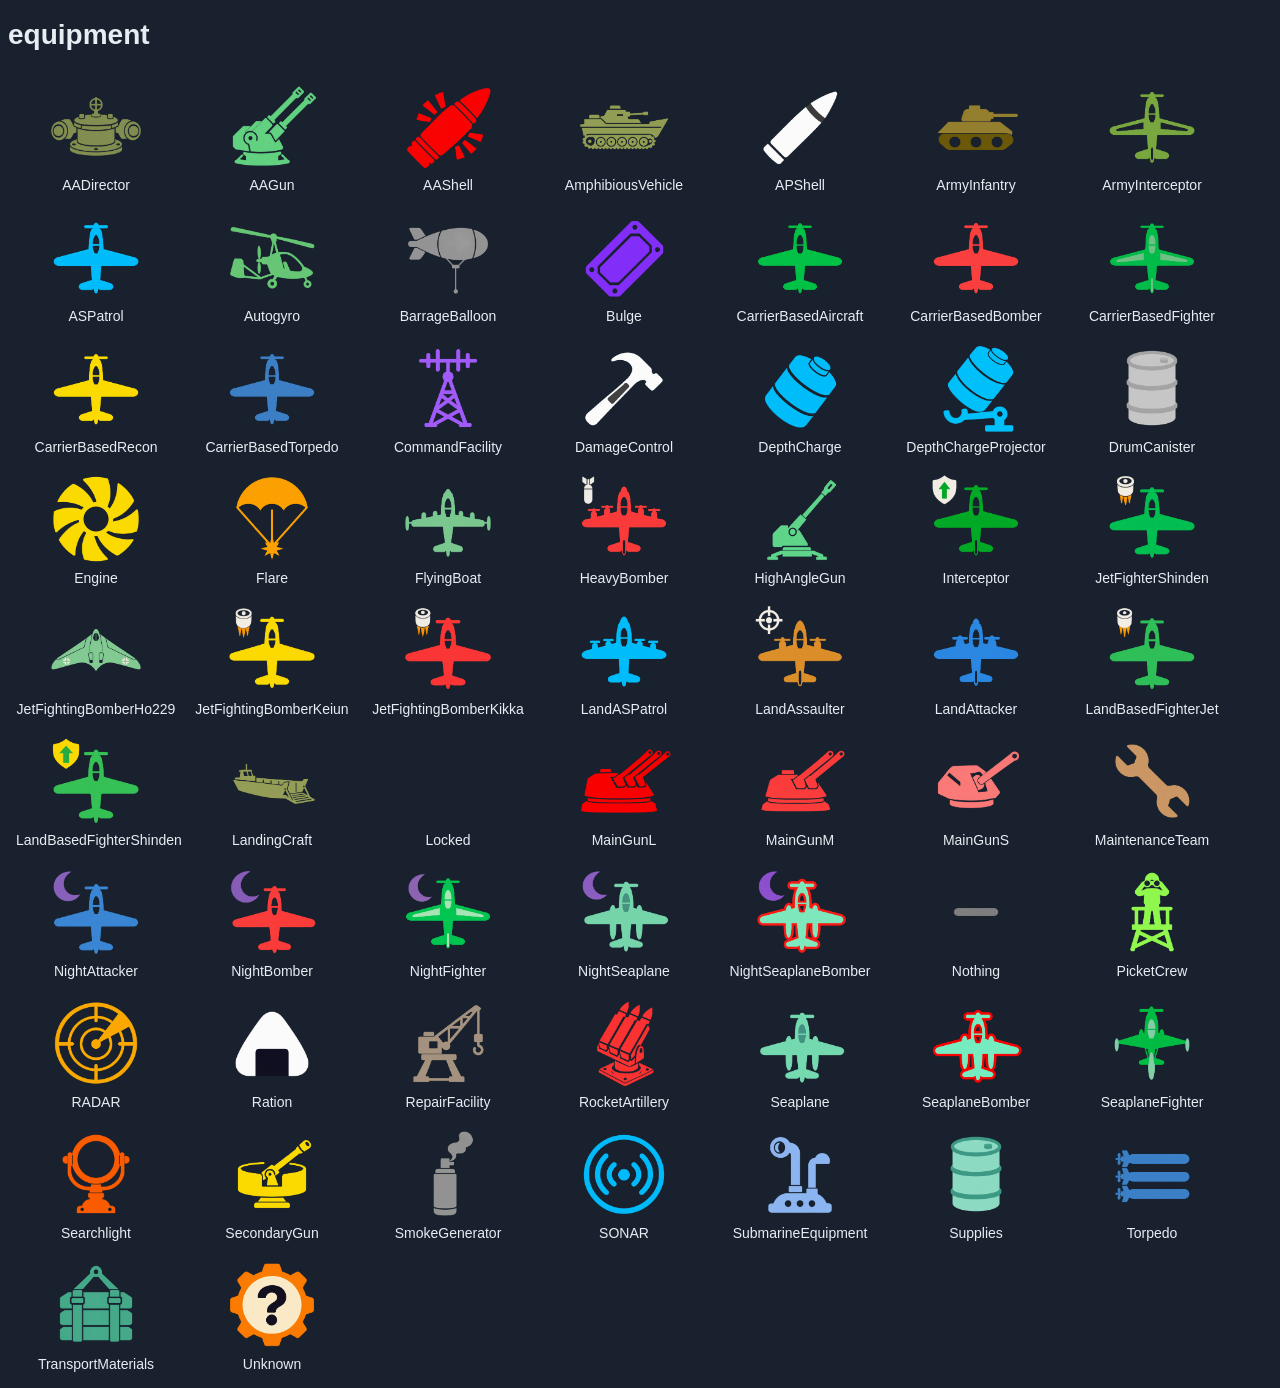
==== icons/equipment/preview.html @ 7bca2484 "feat: 端末固有情報を除いた公開リソース一式を登録" ====
<!doctype html><html lang="ja"><meta charset="utf-8"><title>equipment</title><style>body{background:#18212d;color:#e8edf4;font:14px sans-serif}main{display:flex;flex-wrap:wrap}figure{width:160px;text-align:center;margin:8px}img{object-fit:contain}</style><h1>equipment</h1><main><figure><img src="AADirector.png" width="96" height="96" loading="lazy"><figcaption>AADirector</figcaption></figure><figure><img src="AAGun.png" width="96" height="96" loading="lazy"><figcaption>AAGun</figcaption></figure><figure><img src="AAShell.png" width="96" height="96" loading="lazy"><figcaption>AAShell</figcaption></figure><figure><img src="AmphibiousVehicle.png" width="96" height="96" loading="lazy"><figcaption>AmphibiousVehicle</figcaption></figure><figure><img src="APShell.png" width="96" height="96" loading="lazy"><figcaption>APShell</figcaption></figure><figure><img src="ArmyInfantry.png" width="96" height="96" loading="lazy"><figcaption>ArmyInfantry</figcaption></figure><figure><img src="ArmyInterceptor.png" width="96" height="96" loading="lazy"><figcaption>ArmyInterceptor</figcaption></figure><figure><img src="ASPatrol.png" width="96" height="96" loading="lazy"><figcaption>ASPatrol</figcaption></figure><figure><img src="Autogyro.png" width="96" height="96" loading="lazy"><figcaption>Autogyro</figcaption></figure><figure><img src="BarrageBalloon.png" width="96" height="96" loading="lazy"><figcaption>BarrageBalloon</figcaption></figure><figure><img src="Bulge.png" width="96" height="96" loading="lazy"><figcaption>Bulge</figcaption></figure><figure><img src="CarrierBasedAircraft.png" width="96" height="96" loading="lazy"><figcaption>CarrierBasedAircraft</figcaption></figure><figure><img src="CarrierBasedBomber.png" width="96" height="96" loading="lazy"><figcaption>CarrierBasedBomber</figcaption></figure><figure><img src="CarrierBasedFighter.png" width="96" height="96" loading="lazy"><figcaption>CarrierBasedFighter</figcaption></figure><figure><img src="CarrierBasedRecon.png" width="96" height="96" loading="lazy"><figcaption>CarrierBasedRecon</figcaption></figure><figure><img src="CarrierBasedTorpedo.png" width="96" height="96" loading="lazy"><figcaption>CarrierBasedTorpedo</figcaption></figure><figure><img src="CommandFacility.png" width="96" height="96" loading="lazy"><figcaption>CommandFacility</figcaption></figure><figure><img src="DamageControl.png" width="96" height="96" loading="lazy"><figcaption>DamageControl</figcaption></figure><figure><img src="DepthCharge.png" width="96" height="96" loading="lazy"><figcaption>DepthCharge</figcaption></figure><figure><img src="DepthChargeProjector.png" width="96" height="96" loading="lazy"><figcaption>DepthChargeProjector</figcaption></figure><figure><img src="DrumCanister.png" width="96" height="96" loading="lazy"><figcaption>DrumCanister</figcaption></figure><figure><img src="Engine.png" width="96" height="96" loading="lazy"><figcaption>Engine</figcaption></figure><figure><img src="Flare.png" width="96" height="96" loading="lazy"><figcaption>Flare</figcaption></figure><figure><img src="FlyingBoat.png" width="96" height="96" loading="lazy"><figcaption>FlyingBoat</figcaption></figure><figure><img src="HeavyBomber.png" width="96" height="96" loading="lazy"><figcaption>HeavyBomber</figcaption></figure><figure><img src="HighAngleGun.png" width="96" height="96" loading="lazy"><figcaption>HighAngleGun</figcaption></figure><figure><img src="Interceptor.png" width="96" height="96" loading="lazy"><figcaption>Interceptor</figcaption></figure><figure><img src="JetFighterShinden.png" width="96" height="96" loading="lazy"><figcaption>JetFighterShinden</figcaption></figure><figure><img src="JetFightingBomberHo229.png" width="96" height="96" loading="lazy"><figcaption>JetFightingBomberHo229</figcaption></figure><figure><img src="JetFightingBomberKeiun.png" width="96" height="96" loading="lazy"><figcaption>JetFightingBomberKeiun</figcaption></figure><figure><img src="JetFightingBomberKikka.png" width="96" height="96" loading="lazy"><figcaption>JetFightingBomberKikka</figcaption></figure><figure><img src="LandASPatrol.png" width="96" height="96" loading="lazy"><figcaption>LandASPatrol</figcaption></figure><figure><img src="LandAssaulter.png" width="96" height="96" loading="lazy"><figcaption>LandAssaulter</figcaption></figure><figure><img src="LandAttacker.png" width="96" height="96" loading="lazy"><figcaption>LandAttacker</figcaption></figure><figure><img src="LandBasedFighterJet.png" width="96" height="96" loading="lazy"><figcaption>LandBasedFighterJet</figcaption></figure><figure><img src="LandBasedFighterShinden.png" width="96" height="96" loading="lazy"><figcaption>LandBasedFighterShinden</figcaption></figure><figure><img src="LandingCraft.png" width="96" height="96" loading="lazy"><figcaption>LandingCraft</figcaption></figure><figure><img src="Locked.png" width="96" height="96" loading="lazy"><figcaption>Locked</figcaption></figure><figure><img src="MainGunL.png" width="96" height="96" loading="lazy"><figcaption>MainGunL</figcaption></figure><figure><img src="MainGunM.png" width="96" height="96" loading="lazy"><figcaption>MainGunM</figcaption></figure><figure><img src="MainGunS.png" width="96" height="96" loading="lazy"><figcaption>MainGunS</figcaption></figure><figure><img src="MaintenanceTeam.png" width="96" height="96" loading="lazy"><figcaption>MaintenanceTeam</figcaption></figure><figure><img src="NightAttacker.png" width="96" height="96" loading="lazy"><figcaption>NightAttacker</figcaption></figure><figure><img src="NightBomber.png" width="96" height="96" loading="lazy"><figcaption>NightBomber</figcaption></figure><figure><img src="NightFighter.png" width="96" height="96" loading="lazy"><figcaption>NightFighter</figcaption></figure><figure><img src="NightSeaplane.png" width="96" height="96" loading="lazy"><figcaption>NightSeaplane</figcaption></figure><figure><img src="NightSeaplaneBomber.png" width="96" height="96" loading="lazy"><figcaption>NightSeaplaneBomber</figcaption></figure><figure><img src="Nothing.png" width="96" height="96" loading="lazy"><figcaption>Nothing</figcaption></figure><figure><img src="PicketCrew.png" width="96" height="96" loading="lazy"><figcaption>PicketCrew</figcaption></figure><figure><img src="RADAR.png" width="96" height="96" loading="lazy"><figcaption>RADAR</figcaption></figure><figure><img src="Ration.png" width="96" height="96" loading="lazy"><figcaption>Ration</figcaption></figure><figure><img src="RepairFacility.png" width="96" height="96" loading="lazy"><figcaption>RepairFacility</figcaption></figure><figure><img src="RocketArtillery.png" width="96" height="96" loading="lazy"><figcaption>RocketArtillery</figcaption></figure><figure><img src="Seaplane.png" width="96" height="96" loading="lazy"><figcaption>Seaplane</figcaption></figure><figure><img src="SeaplaneBomber.png" width="96" height="96" loading="lazy"><figcaption>SeaplaneBomber</figcaption></figure><figure><img src="SeaplaneFighter.png" width="96" height="96" loading="lazy"><figcaption>SeaplaneFighter</figcaption></figure><figure><img src="Searchlight.png" width="96" height="96" loading="lazy"><figcaption>Searchlight</figcaption></figure><figure><img src="SecondaryGun.png" width="96" height="96" loading="lazy"><figcaption>SecondaryGun</figcaption></figure><figure><img src="SmokeGenerator.png" width="96" height="96" loading="lazy"><figcaption>SmokeGenerator</figcaption></figure><figure><img src="SONAR.png" width="96" height="96" loading="lazy"><figcaption>SONAR</figcaption></figure><figure><img src="SubmarineEquipment.png" width="96" height="96" loading="lazy"><figcaption>SubmarineEquipment</figcaption></figure><figure><img src="Supplies.png" width="96" height="96" loading="lazy"><figcaption>Supplies</figcaption></figure><figure><img src="Torpedo.png" width="96" height="96" loading="lazy"><figcaption>Torpedo</figcaption></figure><figure><img src="TransportMaterials.png" width="96" height="96" loading="lazy"><figcaption>TransportMaterials</figcaption></figure><figure><img src="Unknown.png" width="96" height="96" loading="lazy"><figcaption>Unknown</figcaption></figure></main></html>
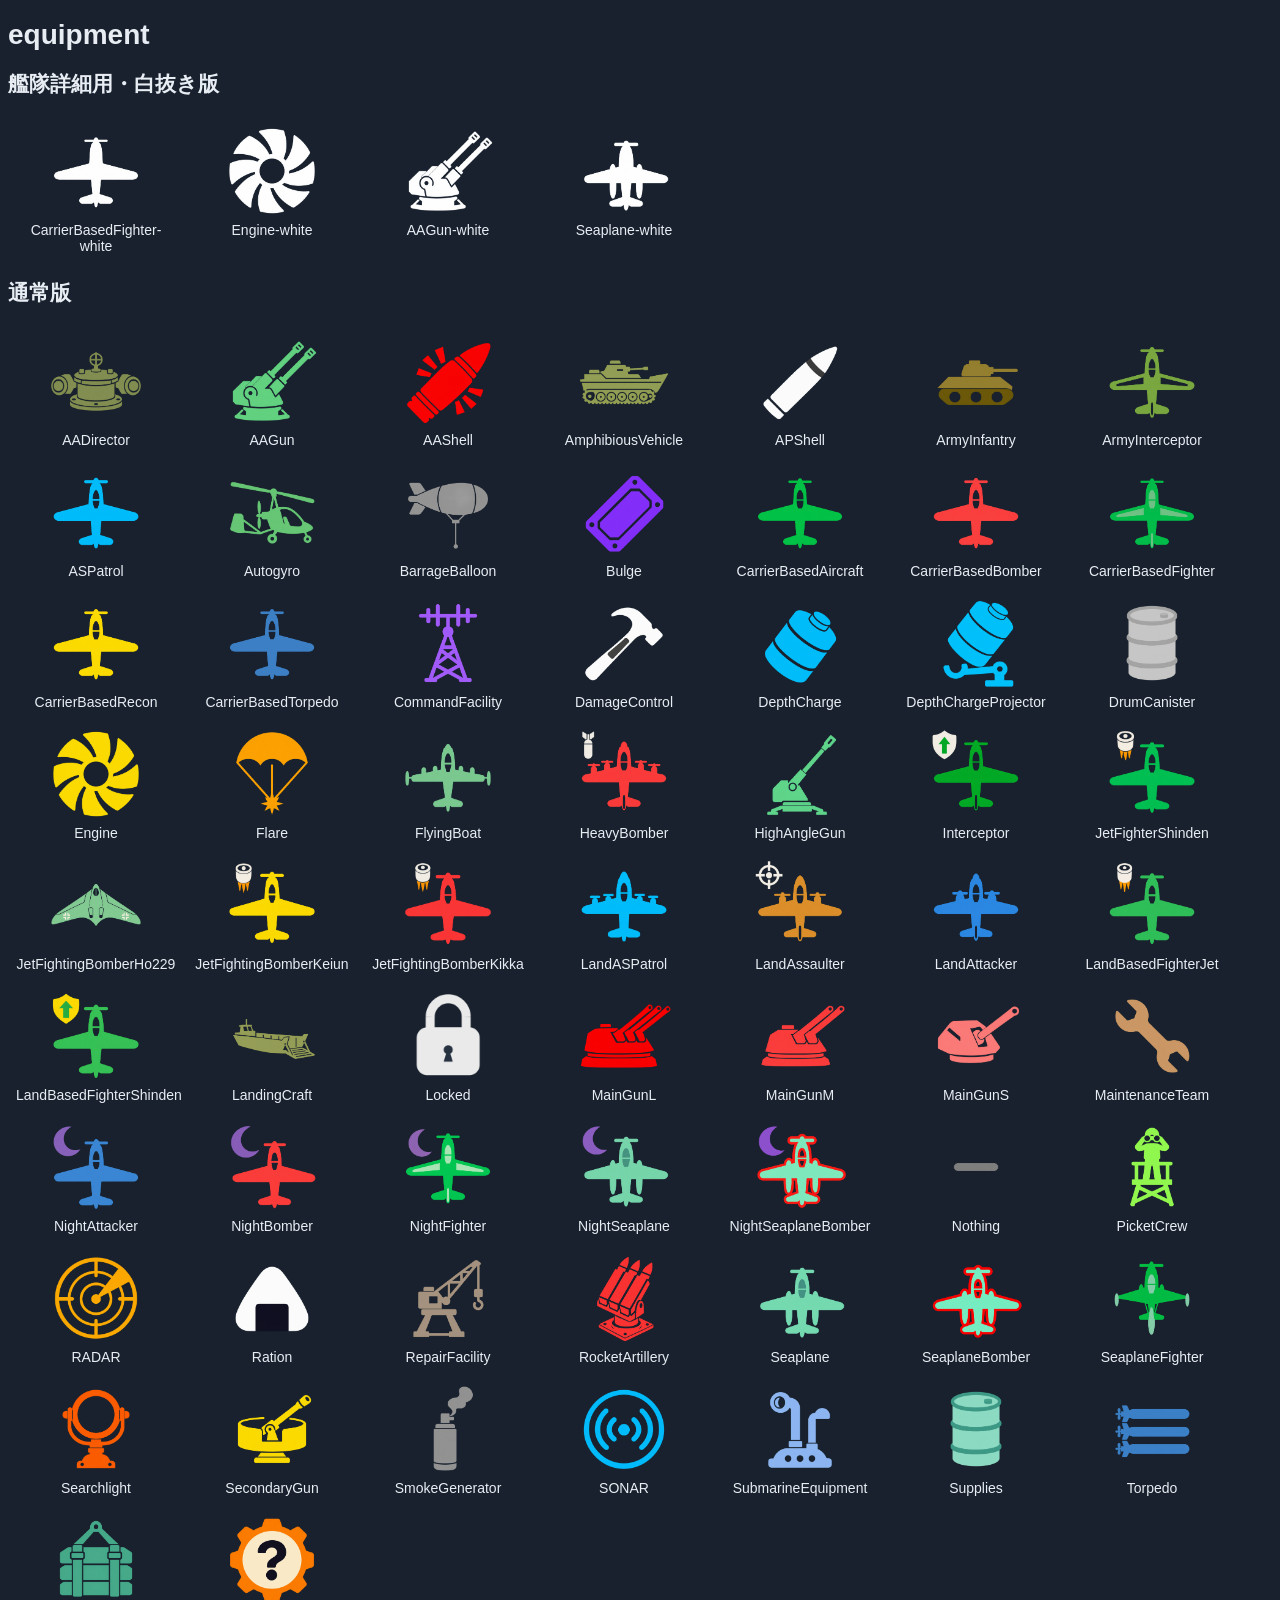
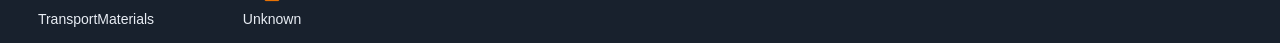
==== commit 889ddfce: "feat: 艦隊ステータス向けの装備アイコン白抜き版を追加 艦戦・機関・機銃・水上機の白抜きPNG4点と制作記録・プレビューを保存する。" ====
--- a/icons/equipment/preview.html
+++ b/icons/equipment/preview.html
@@ -1 +1 @@
-<!doctype html><html lang="ja"><meta charset="utf-8"><title>equipment</title><style>body{background:#18212d;color:#e8edf4;font:14px sans-serif}main{display:flex;flex-wrap:wrap}figure{width:160px;text-align:center;margin:8px}img{object-fit:contain}</style><h1>equipment</h1><main><figure><img src="AADirector.png" width="96" height="96" loading="lazy"><figcaption>AADirector</figcaption></figure><figure><img src="AAGun.png" width="96" height="96" loading="lazy"><figcaption>AAGun</figcaption></figure><figure><img src="AAShell.png" width="96" height="96" loading="lazy"><figcaption>AAShell</figcaption></figure><figure><img src="AmphibiousVehicle.png" width="96" height="96" loading="lazy"><figcaption>AmphibiousVehicle</figcaption></figure><figure><img src="APShell.png" width="96" height="96" loading="lazy"><figcaption>APShell</figcaption></figure><figure><img src="ArmyInfantry.png" width="96" height="96" loading="lazy"><figcaption>ArmyInfantry</figcaption></figure><figure><img src="ArmyInterceptor.png" width="96" height="96" loading="lazy"><figcaption>ArmyInterceptor</figcaption></figure><figure><img src="ASPatrol.png" width="96" height="96" loading="lazy"><figcaption>ASPatrol</figcaption></figure><figure><img src="Autogyro.png" width="96" height="96" loading="lazy"><figcaption>Autogyro</figcaption></figure><figure><img src="BarrageBalloon.png" width="96" height="96" loading="lazy"><figcaption>BarrageBalloon</figcaption></figure><figure><img src="Bulge.png" width="96" height="96" loading="lazy"><figcaption>Bulge</figcaption></figure><figure><img src="CarrierBasedAircraft.png" width="96" height="96" loading="lazy"><figcaption>CarrierBasedAircraft</figcaption></figure><figure><img src="CarrierBasedBomber.png" width="96" height="96" loading="lazy"><figcaption>CarrierBasedBomber</figcaption></figure><figure><img src="CarrierBasedFighter.png" width="96" height="96" loading="lazy"><figcaption>CarrierBasedFighter</figcaption></figure><figure><img src="CarrierBasedRecon.png" width="96" height="96" loading="lazy"><figcaption>CarrierBasedRecon</figcaption></figure><figure><img src="CarrierBasedTorpedo.png" width="96" height="96" loading="lazy"><figcaption>CarrierBasedTorpedo</figcaption></figure><figure><img src="CommandFacility.png" width="96" height="96" loading="lazy"><figcaption>CommandFacility</figcaption></figure><figure><img src="DamageControl.png" width="96" height="96" loading="lazy"><figcaption>DamageControl</figcaption></figure><figure><img src="DepthCharge.png" width="96" height="96" loading="lazy"><figcaption>DepthCharge</figcaption></figure><figure><img src="DepthChargeProjector.png" width="96" height="96" loading="lazy"><figcaption>DepthChargeProjector</figcaption></figure><figure><img src="DrumCanister.png" width="96" height="96" loading="lazy"><figcaption>DrumCanister</figcaption></figure><figure><img src="Engine.png" width="96" height="96" loading="lazy"><figcaption>Engine</figcaption></figure><figure><img src="Flare.png" width="96" height="96" loading="lazy"><figcaption>Flare</figcaption></figure><figure><img src="FlyingBoat.png" width="96" height="96" loading="lazy"><figcaption>FlyingBoat</figcaption></figure><figure><img src="HeavyBomber.png" width="96" height="96" loading="lazy"><figcaption>HeavyBomber</figcaption></figure><figure><img src="HighAngleGun.png" width="96" height="96" loading="lazy"><figcaption>HighAngleGun</figcaption></figure><figure><img src="Interceptor.png" width="96" height="96" loading="lazy"><figcaption>Interceptor</figcaption></figure><figure><img src="JetFighterShinden.png" width="96" height="96" loading="lazy"><figcaption>JetFighterShinden</figcaption></figure><figure><img src="JetFightingBomberHo229.png" width="96" height="96" loading="lazy"><figcaption>JetFightingBomberHo229</figcaption></figure><figure><img src="JetFightingBomberKeiun.png" width="96" height="96" loading="lazy"><figcaption>JetFightingBomberKeiun</figcaption></figure><figure><img src="JetFightingBomberKikka.png" width="96" height="96" loading="lazy"><figcaption>JetFightingBomberKikka</figcaption></figure><figure><img src="LandASPatrol.png" width="96" height="96" loading="lazy"><figcaption>LandASPatrol</figcaption></figure><figure><img src="LandAssaulter.png" width="96" height="96" loading="lazy"><figcaption>LandAssaulter</figcaption></figure><figure><img src="LandAttacker.png" width="96" height="96" loading="lazy"><figcaption>LandAttacker</figcaption></figure><figure><img src="LandBasedFighterJet.png" width="96" height="96" loading="lazy"><figcaption>LandBasedFighterJet</figcaption></figure><figure><img src="LandBasedFighterShinden.png" width="96" height="96" loading="lazy"><figcaption>LandBasedFighterShinden</figcaption></figure><figure><img src="LandingCraft.png" width="96" height="96" loading="lazy"><figcaption>LandingCraft</figcaption></figure><figure><img src="Locked.png" width="96" height="96" loading="lazy"><figcaption>Locked</figcaption></figure><figure><img src="MainGunL.png" width="96" height="96" loading="lazy"><figcaption>MainGunL</figcaption></figure><figure><img src="MainGunM.png" width="96" height="96" loading="lazy"><figcaption>MainGunM</figcaption></figure><figure><img src="MainGunS.png" width="96" height="96" loading="lazy"><figcaption>MainGunS</figcaption></figure><figure><img src="MaintenanceTeam.png" width="96" height="96" loading="lazy"><figcaption>MaintenanceTeam</figcaption></figure><figure><img src="NightAttacker.png" width="96" height="96" loading="lazy"><figcaption>NightAttacker</figcaption></figure><figure><img src="NightBomber.png" width="96" height="96" loading="lazy"><figcaption>NightBomber</figcaption></figure><figure><img src="NightFighter.png" width="96" height="96" loading="lazy"><figcaption>NightFighter</figcaption></figure><figure><img src="NightSeaplane.png" width="96" height="96" loading="lazy"><figcaption>NightSeaplane</figcaption></figure><figure><img src="NightSeaplaneBomber.png" width="96" height="96" loading="lazy"><figcaption>NightSeaplaneBomber</figcaption></figure><figure><img src="Nothing.png" width="96" height="96" loading="lazy"><figcaption>Nothing</figcaption></figure><figure><img src="PicketCrew.png" width="96" height="96" loading="lazy"><figcaption>PicketCrew</figcaption></figure><figure><img src="RADAR.png" width="96" height="96" loading="lazy"><figcaption>RADAR</figcaption></figure><figure><img src="Ration.png" width="96" height="96" loading="lazy"><figcaption>Ration</figcaption></figure><figure><img src="RepairFacility.png" width="96" height="96" loading="lazy"><figcaption>RepairFacility</figcaption></figure><figure><img src="RocketArtillery.png" width="96" height="96" loading="lazy"><figcaption>RocketArtillery</figcaption></figure><figure><img src="Seaplane.png" width="96" height="96" loading="lazy"><figcaption>Seaplane</figcaption></figure><figure><img src="SeaplaneBomber.png" width="96" height="96" loading="lazy"><figcaption>SeaplaneBomber</figcaption></figure><figure><img src="SeaplaneFighter.png" width="96" height="96" loading="lazy"><figcaption>SeaplaneFighter</figcaption></figure><figure><img src="Searchlight.png" width="96" height="96" loading="lazy"><figcaption>Searchlight</figcaption></figure><figure><img src="SecondaryGun.png" width="96" height="96" loading="lazy"><figcaption>SecondaryGun</figcaption></figure><figure><img src="SmokeGenerator.png" width="96" height="96" loading="lazy"><figcaption>SmokeGenerator</figcaption></figure><figure><img src="SONAR.png" width="96" height="96" loading="lazy"><figcaption>SONAR</figcaption></figure><figure><img src="SubmarineEquipment.png" width="96" height="96" loading="lazy"><figcaption>SubmarineEquipment</figcaption></figure><figure><img src="Supplies.png" width="96" height="96" loading="lazy"><figcaption>Supplies</figcaption></figure><figure><img src="Torpedo.png" width="96" height="96" loading="lazy"><figcaption>Torpedo</figcaption></figure><figure><img src="TransportMaterials.png" width="96" height="96" loading="lazy"><figcaption>TransportMaterials</figcaption></figure><figure><img src="Unknown.png" width="96" height="96" loading="lazy"><figcaption>Unknown</figcaption></figure></main></html>+<!doctype html><html lang="ja"><meta charset="utf-8"><title>equipment</title><style>body{background:#18212d;color:#e8edf4;font:14px sans-serif}main{display:flex;flex-wrap:wrap}figure{width:160px;text-align:center;margin:8px}img{object-fit:contain}</style><h1>equipment</h1><h2>艦隊詳細用・白抜き版</h2><main><figure><img src="CarrierBasedFighter-white.png" width="96" height="96" loading="lazy"><figcaption>CarrierBasedFighter-white</figcaption></figure><figure><img src="Engine-white.png" width="96" height="96" loading="lazy"><figcaption>Engine-white</figcaption></figure><figure><img src="AAGun-white.png" width="96" height="96" loading="lazy"><figcaption>AAGun-white</figcaption></figure><figure><img src="Seaplane-white.png" width="96" height="96" loading="lazy"><figcaption>Seaplane-white</figcaption></figure></main><h2>通常版</h2><main><figure><img src="AADirector.png" width="96" height="96" loading="lazy"><figcaption>AADirector</figcaption></figure><figure><img src="AAGun.png" width="96" height="96" loading="lazy"><figcaption>AAGun</figcaption></figure><figure><img src="AAShell.png" width="96" height="96" loading="lazy"><figcaption>AAShell</figcaption></figure><figure><img src="AmphibiousVehicle.png" width="96" height="96" loading="lazy"><figcaption>AmphibiousVehicle</figcaption></figure><figure><img src="APShell.png" width="96" height="96" loading="lazy"><figcaption>APShell</figcaption></figure><figure><img src="ArmyInfantry.png" width="96" height="96" loading="lazy"><figcaption>ArmyInfantry</figcaption></figure><figure><img src="ArmyInterceptor.png" width="96" height="96" loading="lazy"><figcaption>ArmyInterceptor</figcaption></figure><figure><img src="ASPatrol.png" width="96" height="96" loading="lazy"><figcaption>ASPatrol</figcaption></figure><figure><img src="Autogyro.png" width="96" height="96" loading="lazy"><figcaption>Autogyro</figcaption></figure><figure><img src="BarrageBalloon.png" width="96" height="96" loading="lazy"><figcaption>BarrageBalloon</figcaption></figure><figure><img src="Bulge.png" width="96" height="96" loading="lazy"><figcaption>Bulge</figcaption></figure><figure><img src="CarrierBasedAircraft.png" width="96" height="96" loading="lazy"><figcaption>CarrierBasedAircraft</figcaption></figure><figure><img src="CarrierBasedBomber.png" width="96" height="96" loading="lazy"><figcaption>CarrierBasedBomber</figcaption></figure><figure><img src="CarrierBasedFighter.png" width="96" height="96" loading="lazy"><figcaption>CarrierBasedFighter</figcaption></figure><figure><img src="CarrierBasedRecon.png" width="96" height="96" loading="lazy"><figcaption>CarrierBasedRecon</figcaption></figure><figure><img src="CarrierBasedTorpedo.png" width="96" height="96" loading="lazy"><figcaption>CarrierBasedTorpedo</figcaption></figure><figure><img src="CommandFacility.png" width="96" height="96" loading="lazy"><figcaption>CommandFacility</figcaption></figure><figure><img src="DamageControl.png" width="96" height="96" loading="lazy"><figcaption>DamageControl</figcaption></figure><figure><img src="DepthCharge.png" width="96" height="96" loading="lazy"><figcaption>DepthCharge</figcaption></figure><figure><img src="DepthChargeProjector.png" width="96" height="96" loading="lazy"><figcaption>DepthChargeProjector</figcaption></figure><figure><img src="DrumCanister.png" width="96" height="96" loading="lazy"><figcaption>DrumCanister</figcaption></figure><figure><img src="Engine.png" width="96" height="96" loading="lazy"><figcaption>Engine</figcaption></figure><figure><img src="Flare.png" width="96" height="96" loading="lazy"><figcaption>Flare</figcaption></figure><figure><img src="FlyingBoat.png" width="96" height="96" loading="lazy"><figcaption>FlyingBoat</figcaption></figure><figure><img src="HeavyBomber.png" width="96" height="96" loading="lazy"><figcaption>HeavyBomber</figcaption></figure><figure><img src="HighAngleGun.png" width="96" height="96" loading="lazy"><figcaption>HighAngleGun</figcaption></figure><figure><img src="Interceptor.png" width="96" height="96" loading="lazy"><figcaption>Interceptor</figcaption></figure><figure><img src="JetFighterShinden.png" width="96" height="96" loading="lazy"><figcaption>JetFighterShinden</figcaption></figure><figure><img src="JetFightingBomberHo229.png" width="96" height="96" loading="lazy"><figcaption>JetFightingBomberHo229</figcaption></figure><figure><img src="JetFightingBomberKeiun.png" width="96" height="96" loading="lazy"><figcaption>JetFightingBomberKeiun</figcaption></figure><figure><img src="JetFightingBomberKikka.png" width="96" height="96" loading="lazy"><figcaption>JetFightingBomberKikka</figcaption></figure><figure><img src="LandASPatrol.png" width="96" height="96" loading="lazy"><figcaption>LandASPatrol</figcaption></figure><figure><img src="LandAssaulter.png" width="96" height="96" loading="lazy"><figcaption>LandAssaulter</figcaption></figure><figure><img src="LandAttacker.png" width="96" height="96" loading="lazy"><figcaption>LandAttacker</figcaption></figure><figure><img src="LandBasedFighterJet.png" width="96" height="96" loading="lazy"><figcaption>LandBasedFighterJet</figcaption></figure><figure><img src="LandBasedFighterShinden.png" width="96" height="96" loading="lazy"><figcaption>LandBasedFighterShinden</figcaption></figure><figure><img src="LandingCraft.png" width="96" height="96" loading="lazy"><figcaption>LandingCraft</figcaption></figure><figure><img src="Locked.png" width="96" height="96" loading="lazy"><figcaption>Locked</figcaption></figure><figure><img src="MainGunL.png" width="96" height="96" loading="lazy"><figcaption>MainGunL</figcaption></figure><figure><img src="MainGunM.png" width="96" height="96" loading="lazy"><figcaption>MainGunM</figcaption></figure><figure><img src="MainGunS.png" width="96" height="96" loading="lazy"><figcaption>MainGunS</figcaption></figure><figure><img src="MaintenanceTeam.png" width="96" height="96" loading="lazy"><figcaption>MaintenanceTeam</figcaption></figure><figure><img src="NightAttacker.png" width="96" height="96" loading="lazy"><figcaption>NightAttacker</figcaption></figure><figure><img src="NightBomber.png" width="96" height="96" loading="lazy"><figcaption>NightBomber</figcaption></figure><figure><img src="NightFighter.png" width="96" height="96" loading="lazy"><figcaption>NightFighter</figcaption></figure><figure><img src="NightSeaplane.png" width="96" height="96" loading="lazy"><figcaption>NightSeaplane</figcaption></figure><figure><img src="NightSeaplaneBomber.png" width="96" height="96" loading="lazy"><figcaption>NightSeaplaneBomber</figcaption></figure><figure><img src="Nothing.png" width="96" height="96" loading="lazy"><figcaption>Nothing</figcaption></figure><figure><img src="PicketCrew.png" width="96" height="96" loading="lazy"><figcaption>PicketCrew</figcaption></figure><figure><img src="RADAR.png" width="96" height="96" loading="lazy"><figcaption>RADAR</figcaption></figure><figure><img src="Ration.png" width="96" height="96" loading="lazy"><figcaption>Ration</figcaption></figure><figure><img src="RepairFacility.png" width="96" height="96" loading="lazy"><figcaption>RepairFacility</figcaption></figure><figure><img src="RocketArtillery.png" width="96" height="96" loading="lazy"><figcaption>RocketArtillery</figcaption></figure><figure><img src="Seaplane.png" width="96" height="96" loading="lazy"><figcaption>Seaplane</figcaption></figure><figure><img src="SeaplaneBomber.png" width="96" height="96" loading="lazy"><figcaption>SeaplaneBomber</figcaption></figure><figure><img src="SeaplaneFighter.png" width="96" height="96" loading="lazy"><figcaption>SeaplaneFighter</figcaption></figure><figure><img src="Searchlight.png" width="96" height="96" loading="lazy"><figcaption>Searchlight</figcaption></figure><figure><img src="SecondaryGun.png" width="96" height="96" loading="lazy"><figcaption>SecondaryGun</figcaption></figure><figure><img src="SmokeGenerator.png" width="96" height="96" loading="lazy"><figcaption>SmokeGenerator</figcaption></figure><figure><img src="SONAR.png" width="96" height="96" loading="lazy"><figcaption>SONAR</figcaption></figure><figure><img src="SubmarineEquipment.png" width="96" height="96" loading="lazy"><figcaption>SubmarineEquipment</figcaption></figure><figure><img src="Supplies.png" width="96" height="96" loading="lazy"><figcaption>Supplies</figcaption></figure><figure><img src="Torpedo.png" width="96" height="96" loading="lazy"><figcaption>Torpedo</figcaption></figure><figure><img src="TransportMaterials.png" width="96" height="96" loading="lazy"><figcaption>TransportMaterials</figcaption></figure><figure><img src="Unknown.png" width="96" height="96" loading="lazy"><figcaption>Unknown</figcaption></figure></main></html>
